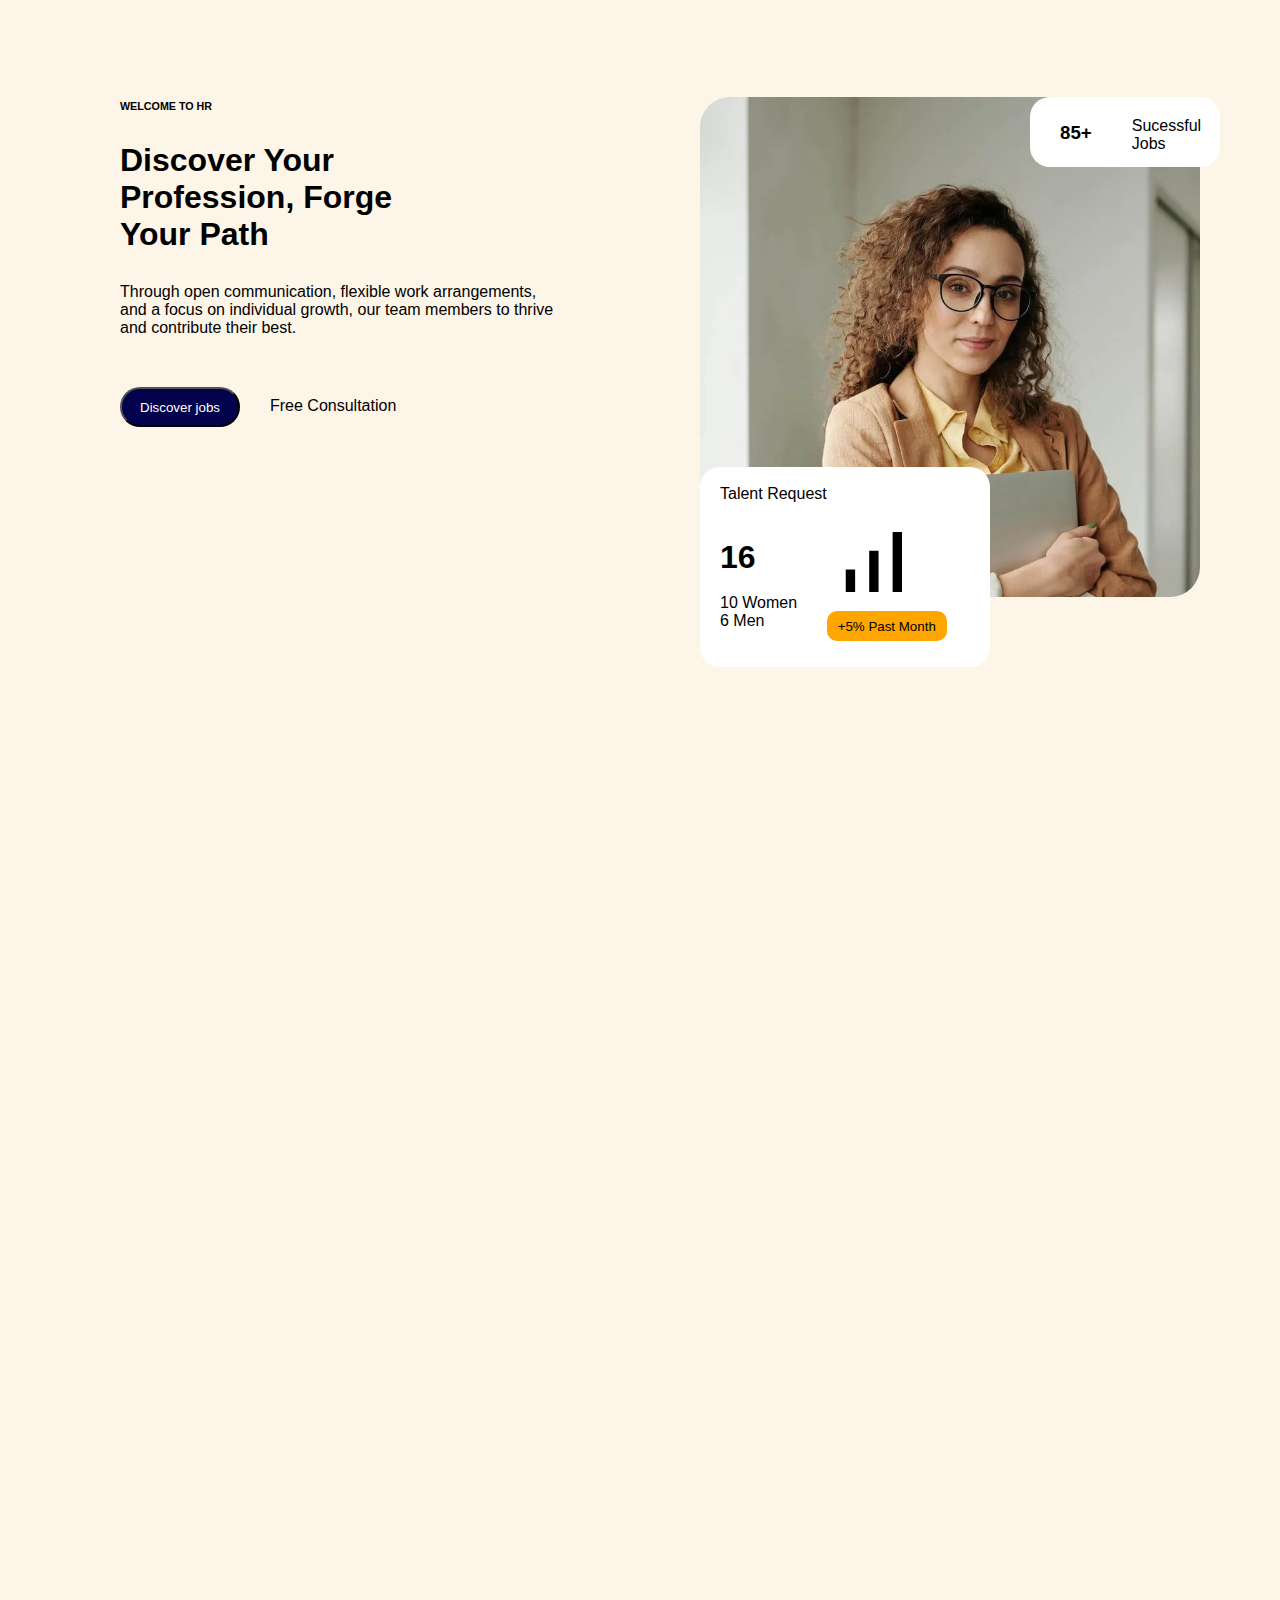
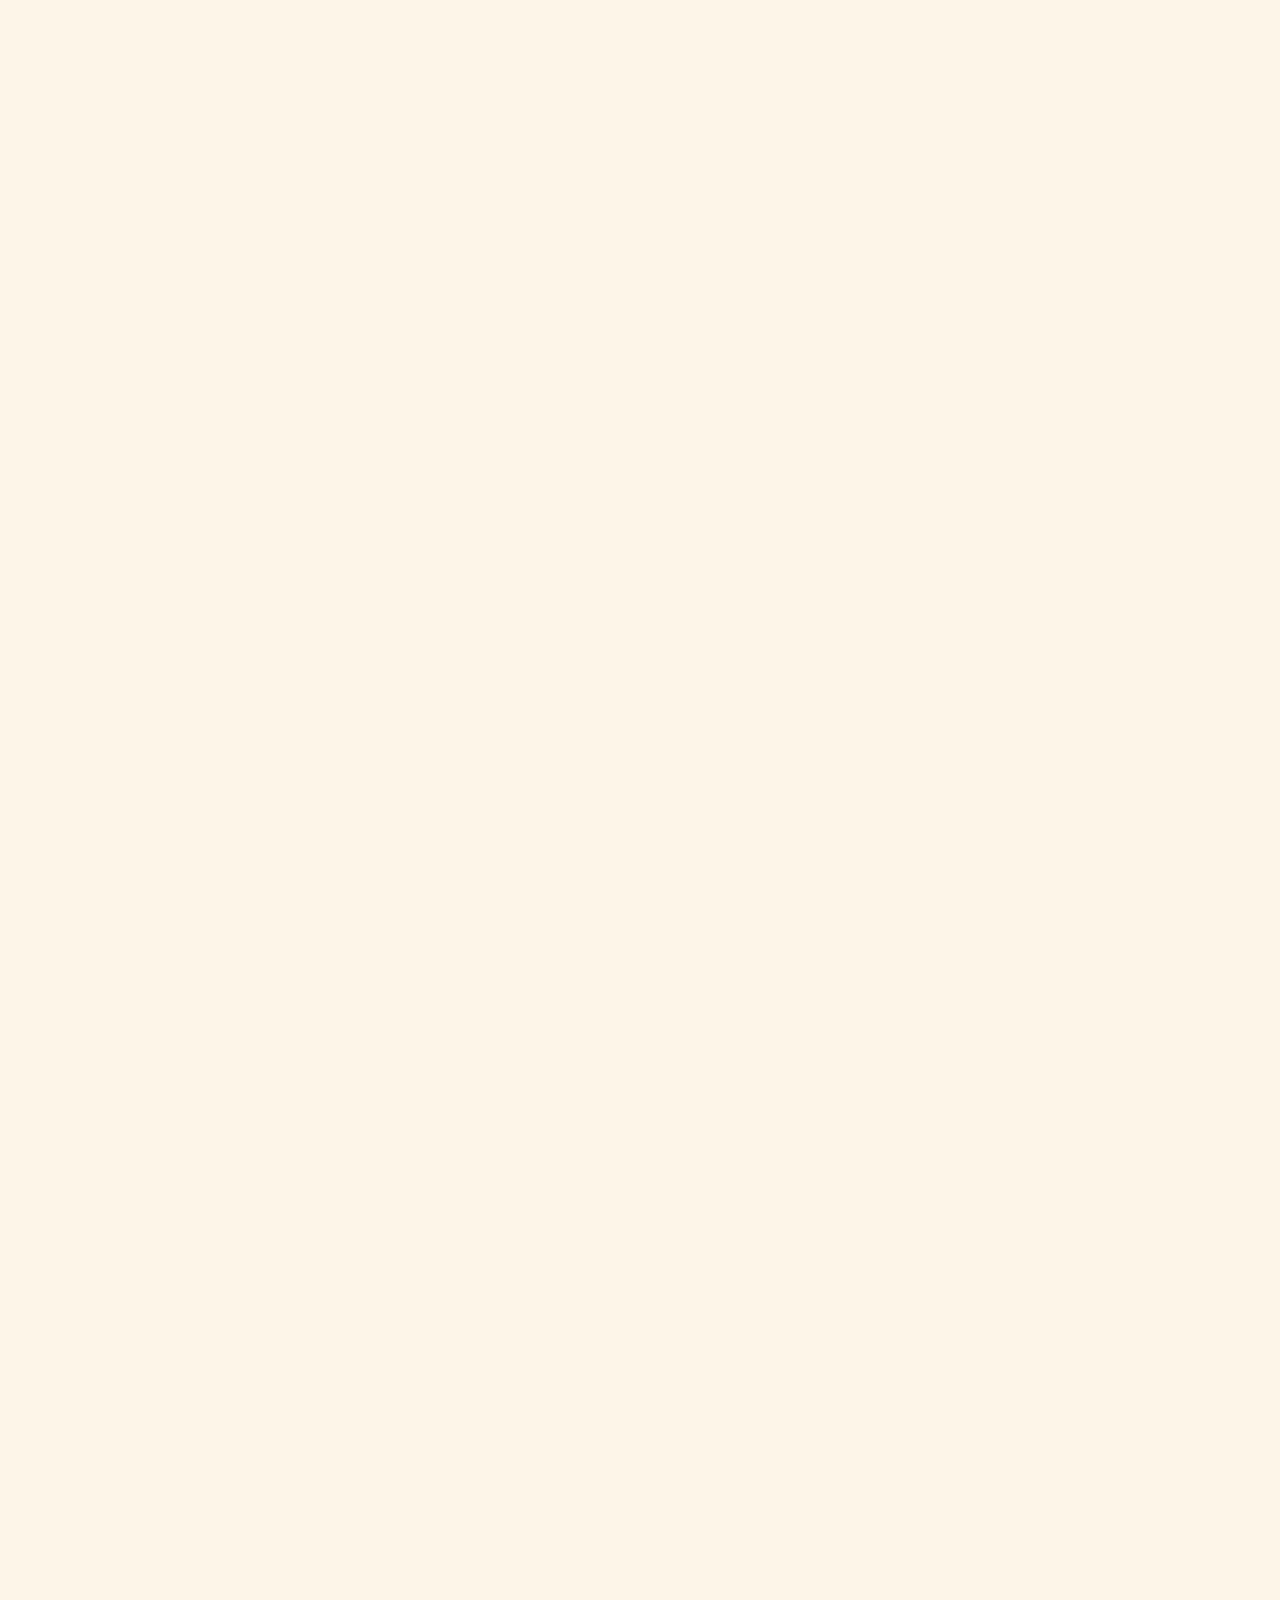
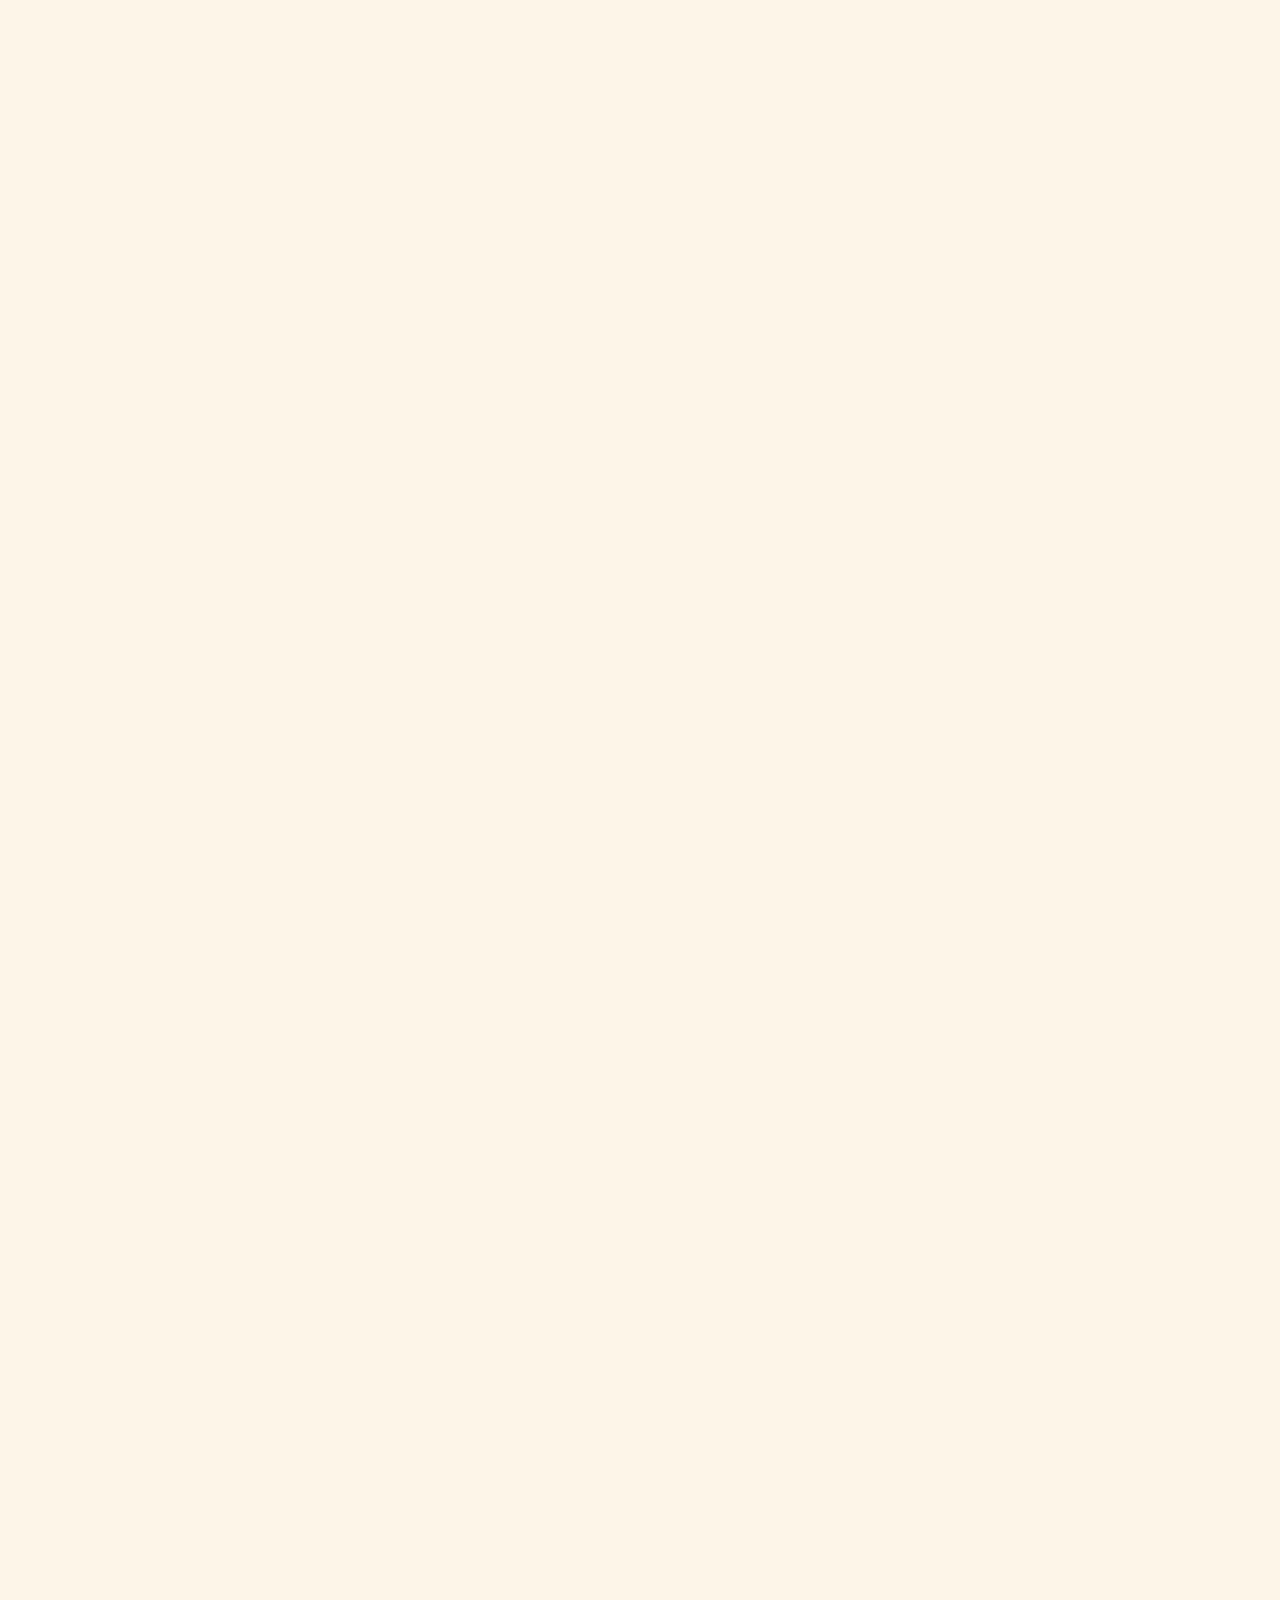
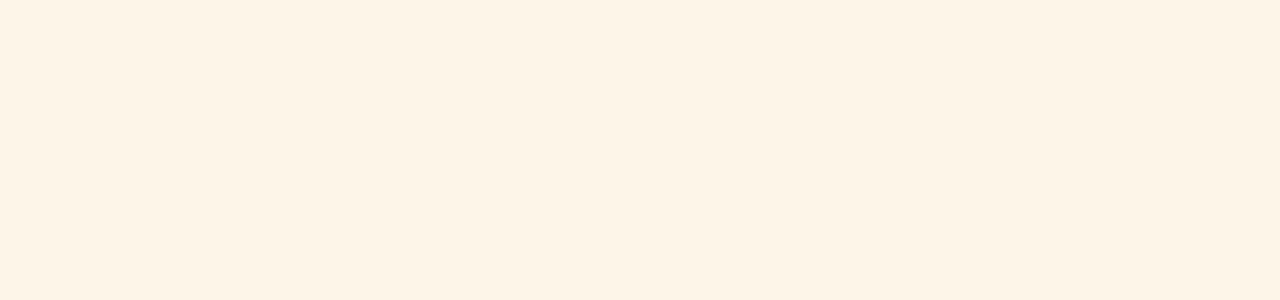
==== home3.html @ edc2202d "added home and awards page" ====
<!DOCTYPE html>
<html lang="en">
<head>
    <meta charset="UTF-8">
    <meta name="viewport" content="width=device-width, initial-scale=1.0">
    <title>Home 3</title>
    <link rel="stylesheet" href="home3.css">
    <link rel="stylesheet" href="https://cdnjs.cloudflare.com/ajax/libs/font-awesome/6.5.2/css/all.min.css"
    integrity="sha512-SnH5WK+bZxgPHs44uWIX+LLJAJ9/2PkPKZ5QiAj6Ta86w+fsb2TkcmfRyVX3pBnMFcV7oQPJkl9QevSCWr3W6A==" 
    crossorigin="anonymous" referrerpolicy="no-referrer" />
    <link rel="stylesheet" href="https://fonts.googleapis.com/css2?family=Material+Symbols+Outlined:opsz,wght,FILL,GRAD@20..48,100..700,0..1,-50..200" />
   
</head>
<body>
   <div class="main">
    <h6> WELCOME TO HR</h6>
    <h1>Discover Your <br>
         Profession, Forge <br> Your Path</h1>
         <p>Through open communication, flexible work arrangements, <br> and a focus on
             individual growth, our team members to thrive <br> and contribute their best.</p>
   
   </div>
   <div class="discover">
    <div class="disc1">
    <button> Discover jobs</button>
      </div>
      <div class="disc2">
        
        <p> Free Consultation <i class="fa-solid fa-arrow-right"></i></p>
      </div>
   </div>
   <div class="container">
    <div class="c1">
         <h3>85+</h3>
         <p>Sucessful <br>
        Jobs</p>
    </div>
    <div class="c2">
       <div class="c21"> <br>
       <p> Talent Request </p>
       <br>
       <br>
            <h1>16</h1>
            <br>
           <p>10 Women</p>
            <p>6 Men</p>
        </div>
        <div class="c22">
            <link rel="stylesheet" href="https://fonts.googleapis.com/css2?family=Material+Symbols+Outlined:opsz,wght,FILL,GRAD@24,400,0,0" />
            <span class="material-symbols-outlined">
                signal_cellular_alt
                </span>
                <br>
                <button> +5% Past Month</button>
        </div>


    </div>

   </div>
</body>
</html>
---- home3.css ----
*{
    margin: 0;
    padding: 0;
    box-sizing: border-box;
}
body{
    height: 5000px;
    width: 100%;
    background-color:#FDF5E8;
    font-family: sans-serif;
}
.container{
    height: 500px;
    width: 500px;
    background-color: aquamarine;
    margin-top: 200px;
    background-image: url(images/home3pic1);
    background-size: cover;
    margin-left: 700px;
    border-radius: 30px;
    margin-top: -330px;
}
.main{
    margin-top: 100px;
    margin-left: 120px;
}
.main h1{
    margin-top: 30px;
}
.main p{
    margin-top: 30px;
}
.discover{
    margin-top: 50px;
    display: flex;
    margin-left: 120px;   
}
.discover p{
    margin-left: 30px;
}
.disc1 button{
    height: 40px;
    width: 120px;
    background-color: rgb(3, 3, 77);
    color: white;
    border-radius: 20px;
}
.disc2 p{
    cursor: pointer;
    margin-top: 10px;
}
.c1{
    height: 70px;
    width: 190px;
    background-color: white;
    border-radius: 20px;
    margin-left: 330px;
    display: flex;
    
    
}
.c1 h3{
    margin-top:25px;
    margin-left: 30px;
}
.c1 p{
    margin-top: 20px;
    margin-left: 40px;
}
.c2{
    height: 200px;
    width: 290px;
    background-color: white;
    border-radius: 20px;
    margin-top: 300px;
    display: flex; 
    
}
.c21{
    margin-left: 20px;
}
.c22{
    margin-top: 50px;
}
.c22 span{
    font-size: 90px;
}
.c22 button{
    background-color: orange;
    height: 30px;
    width: 120px;
    border-radius: 10px;
    border: 0;

}
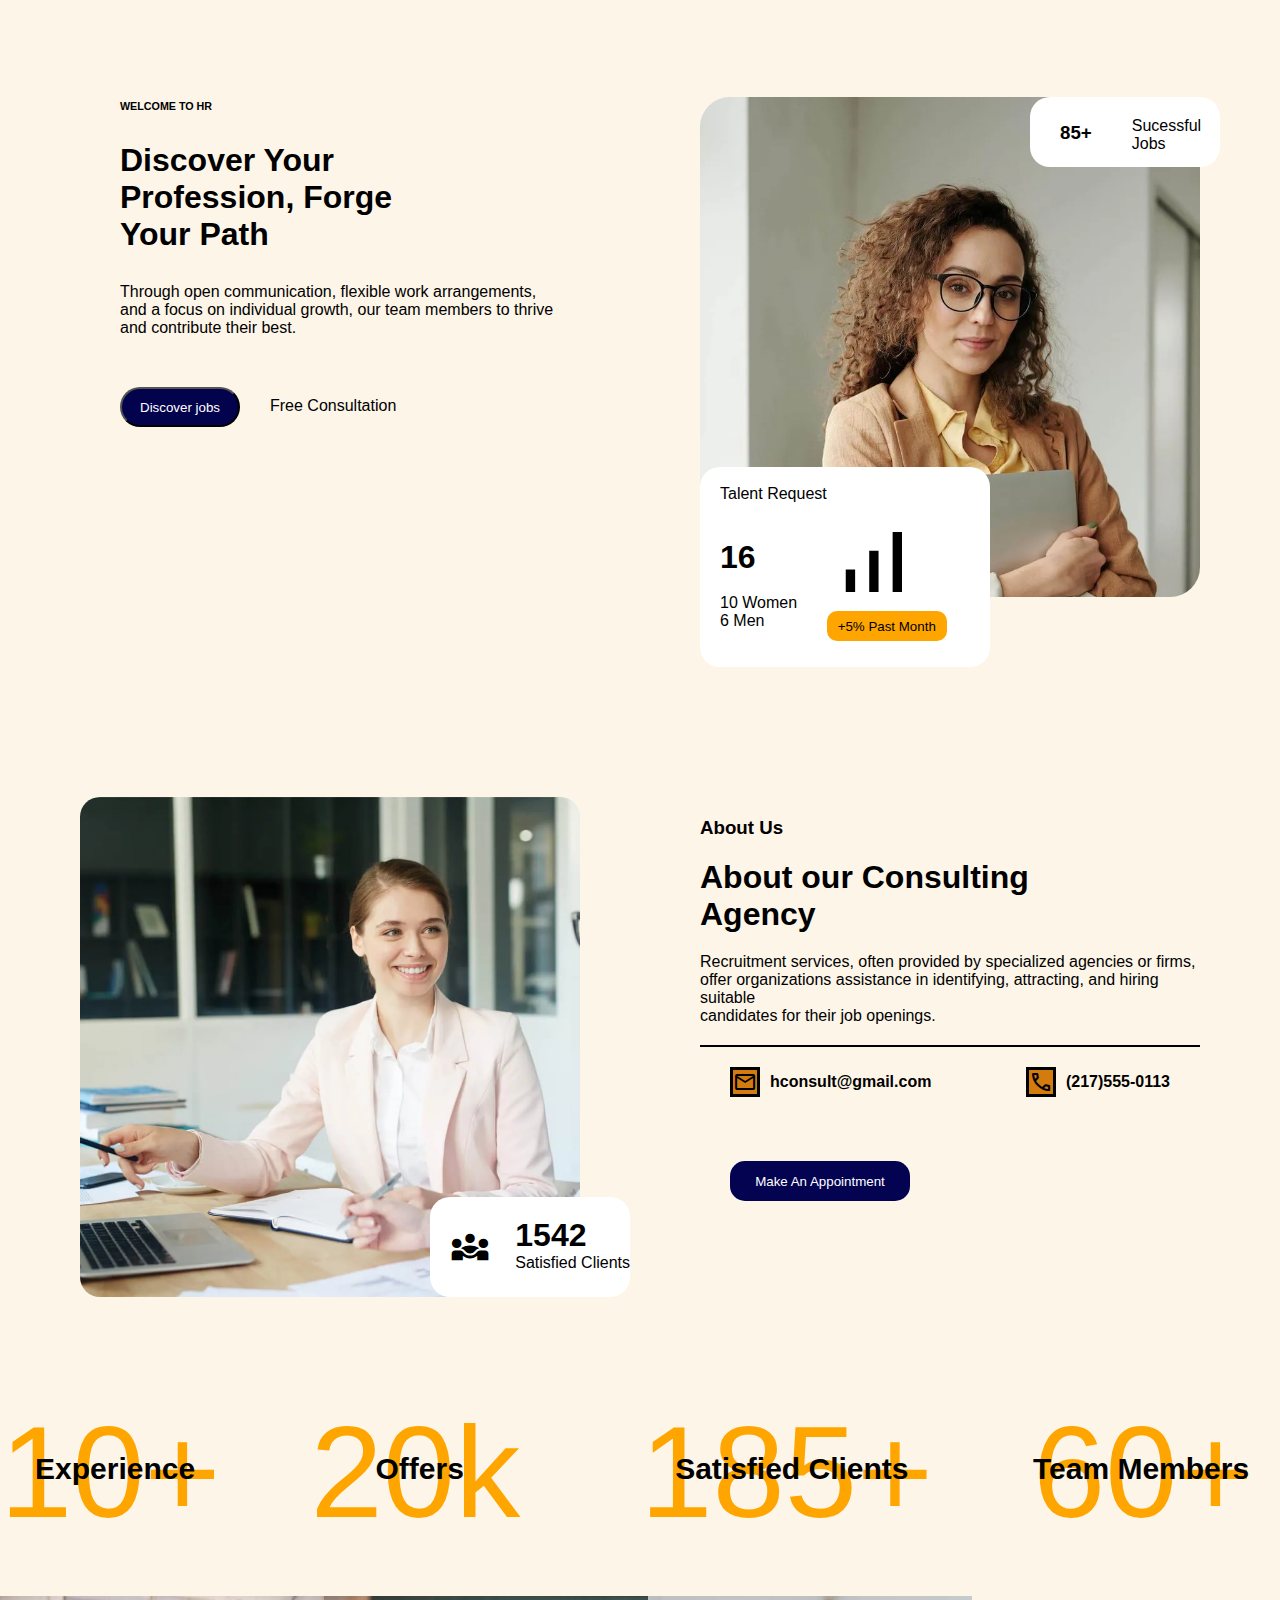
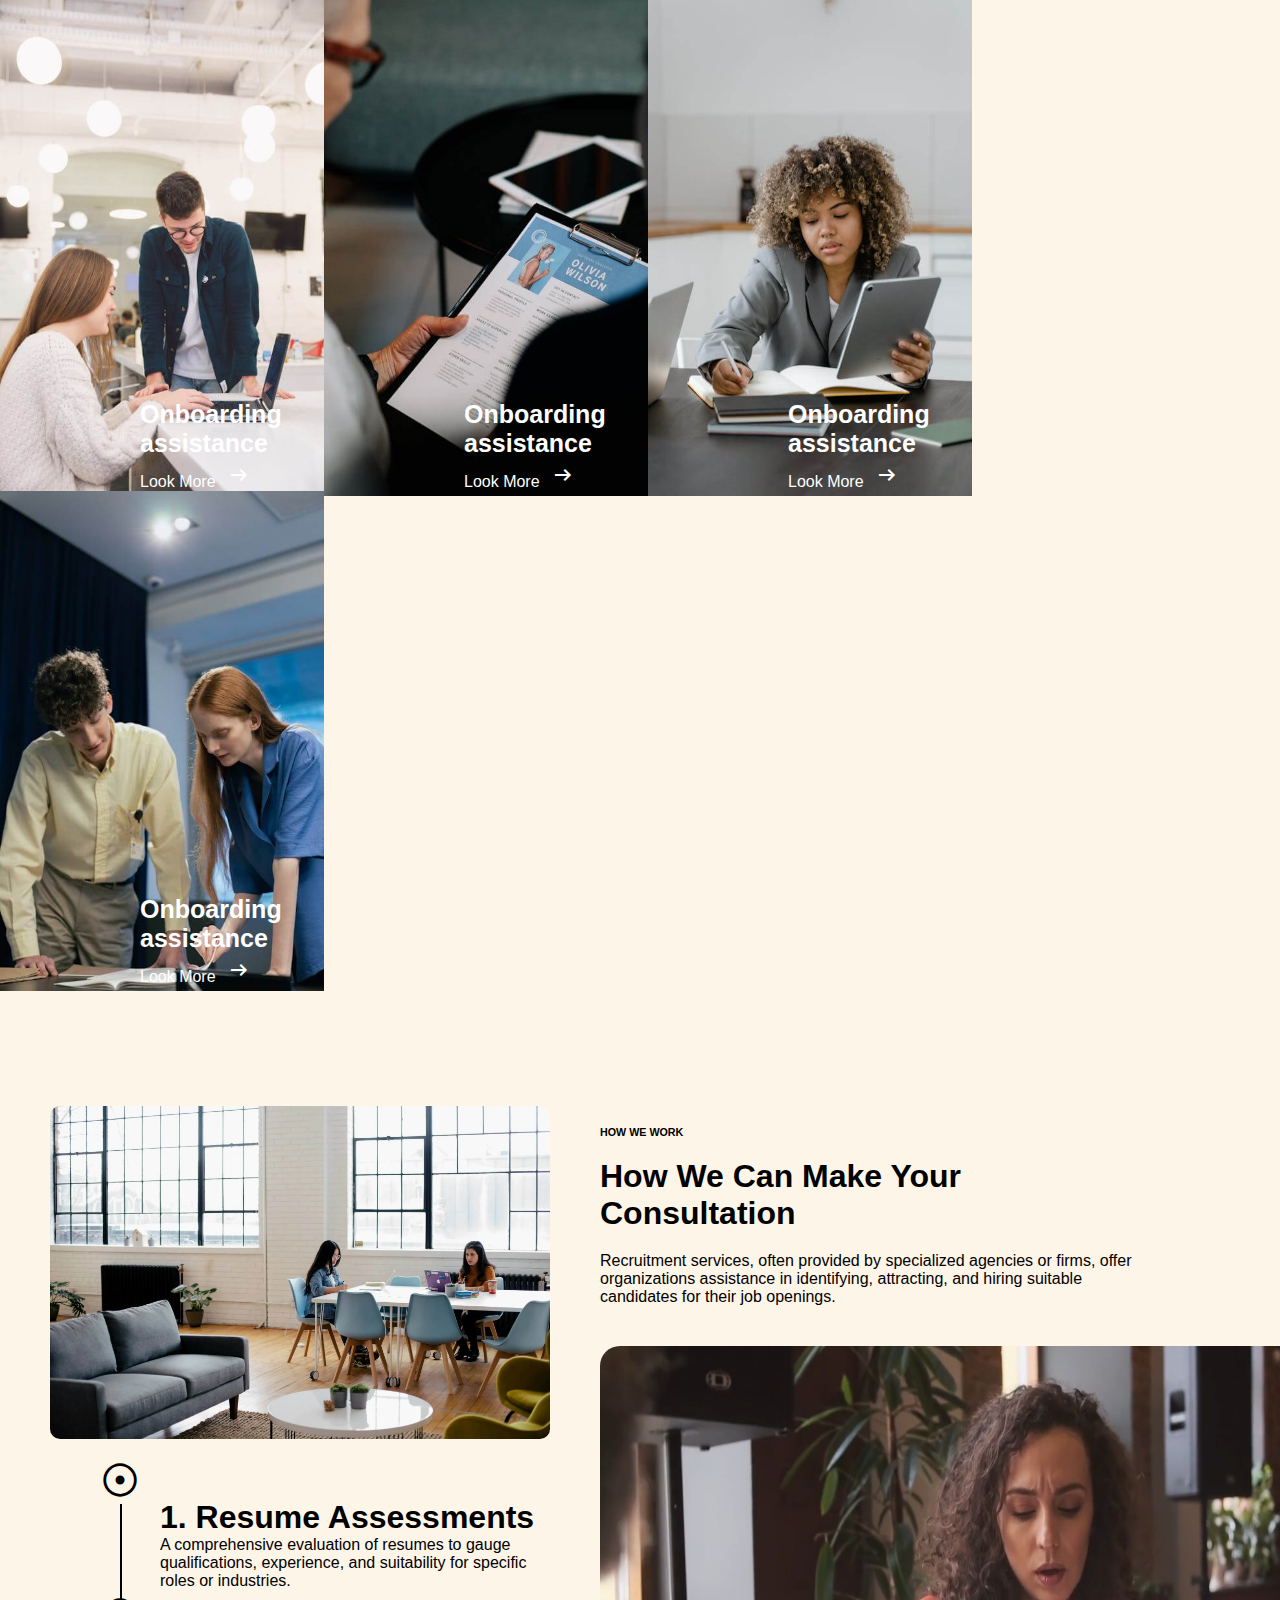
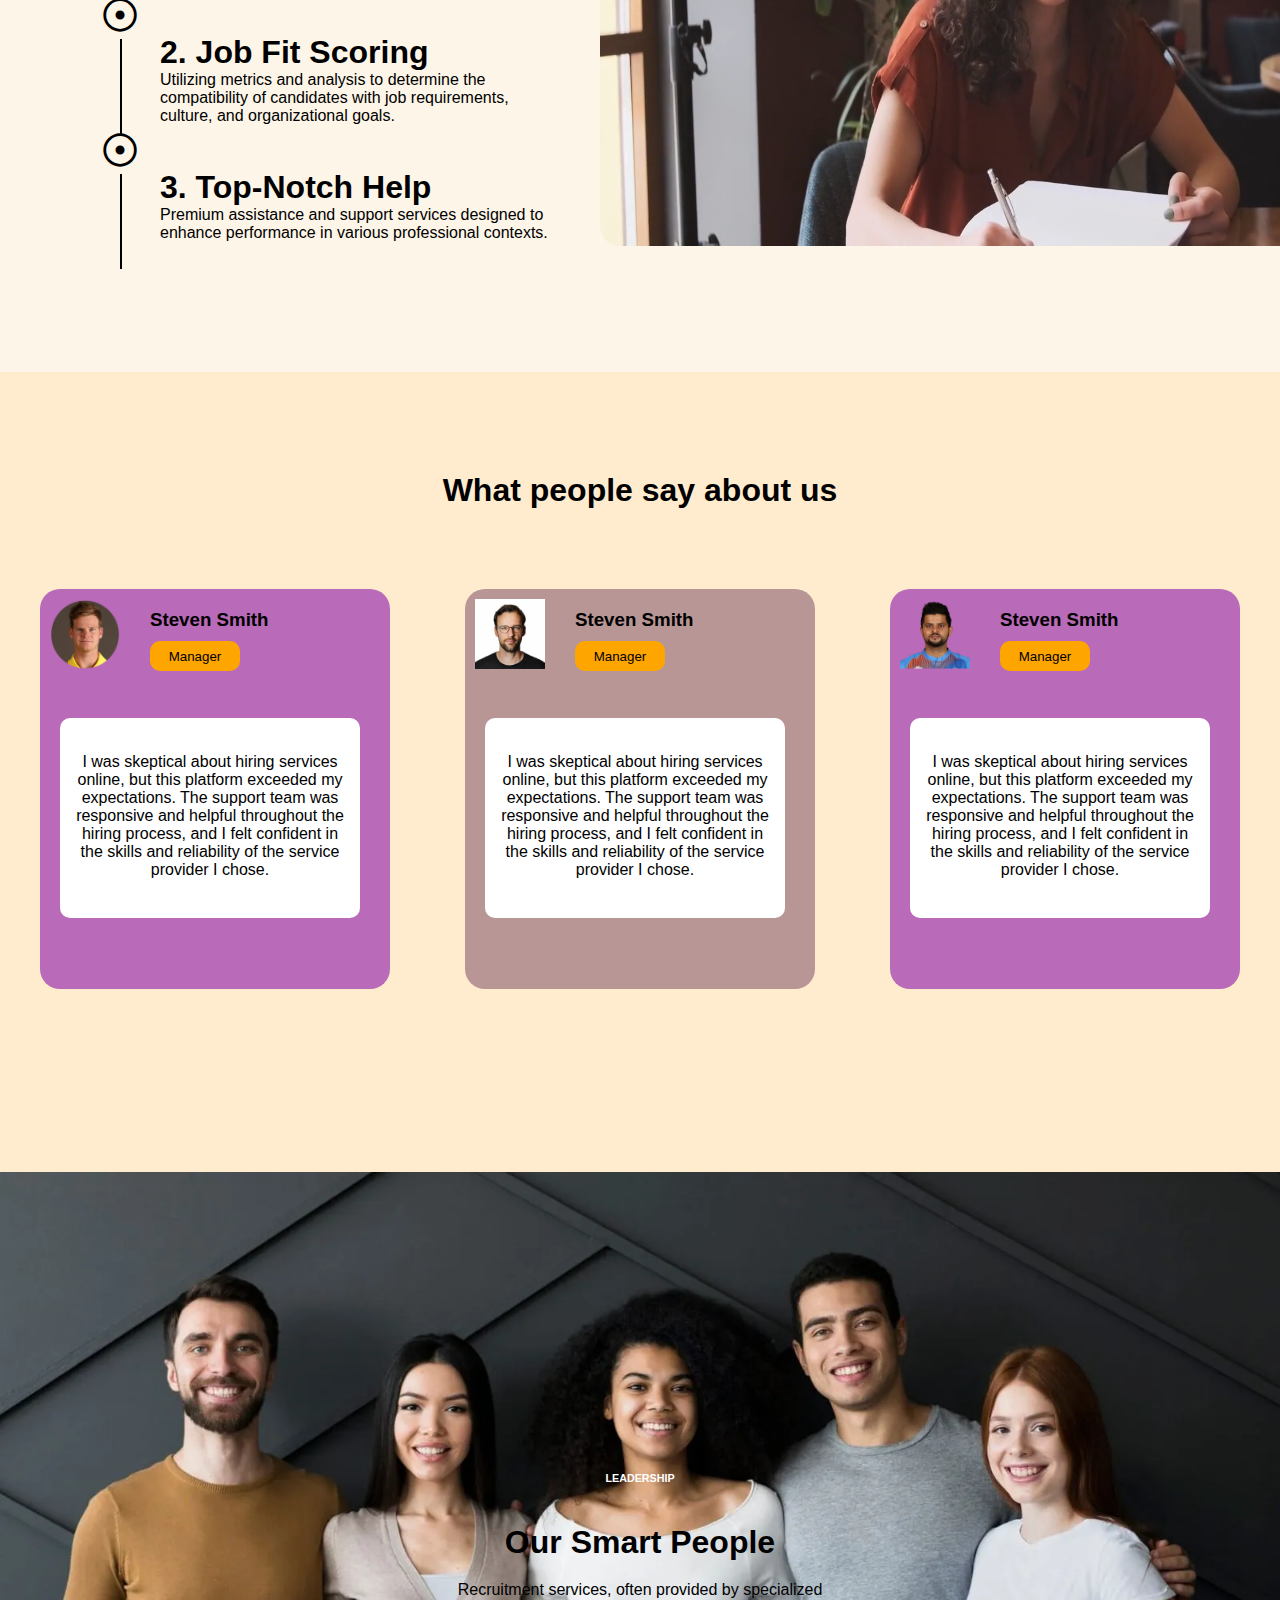
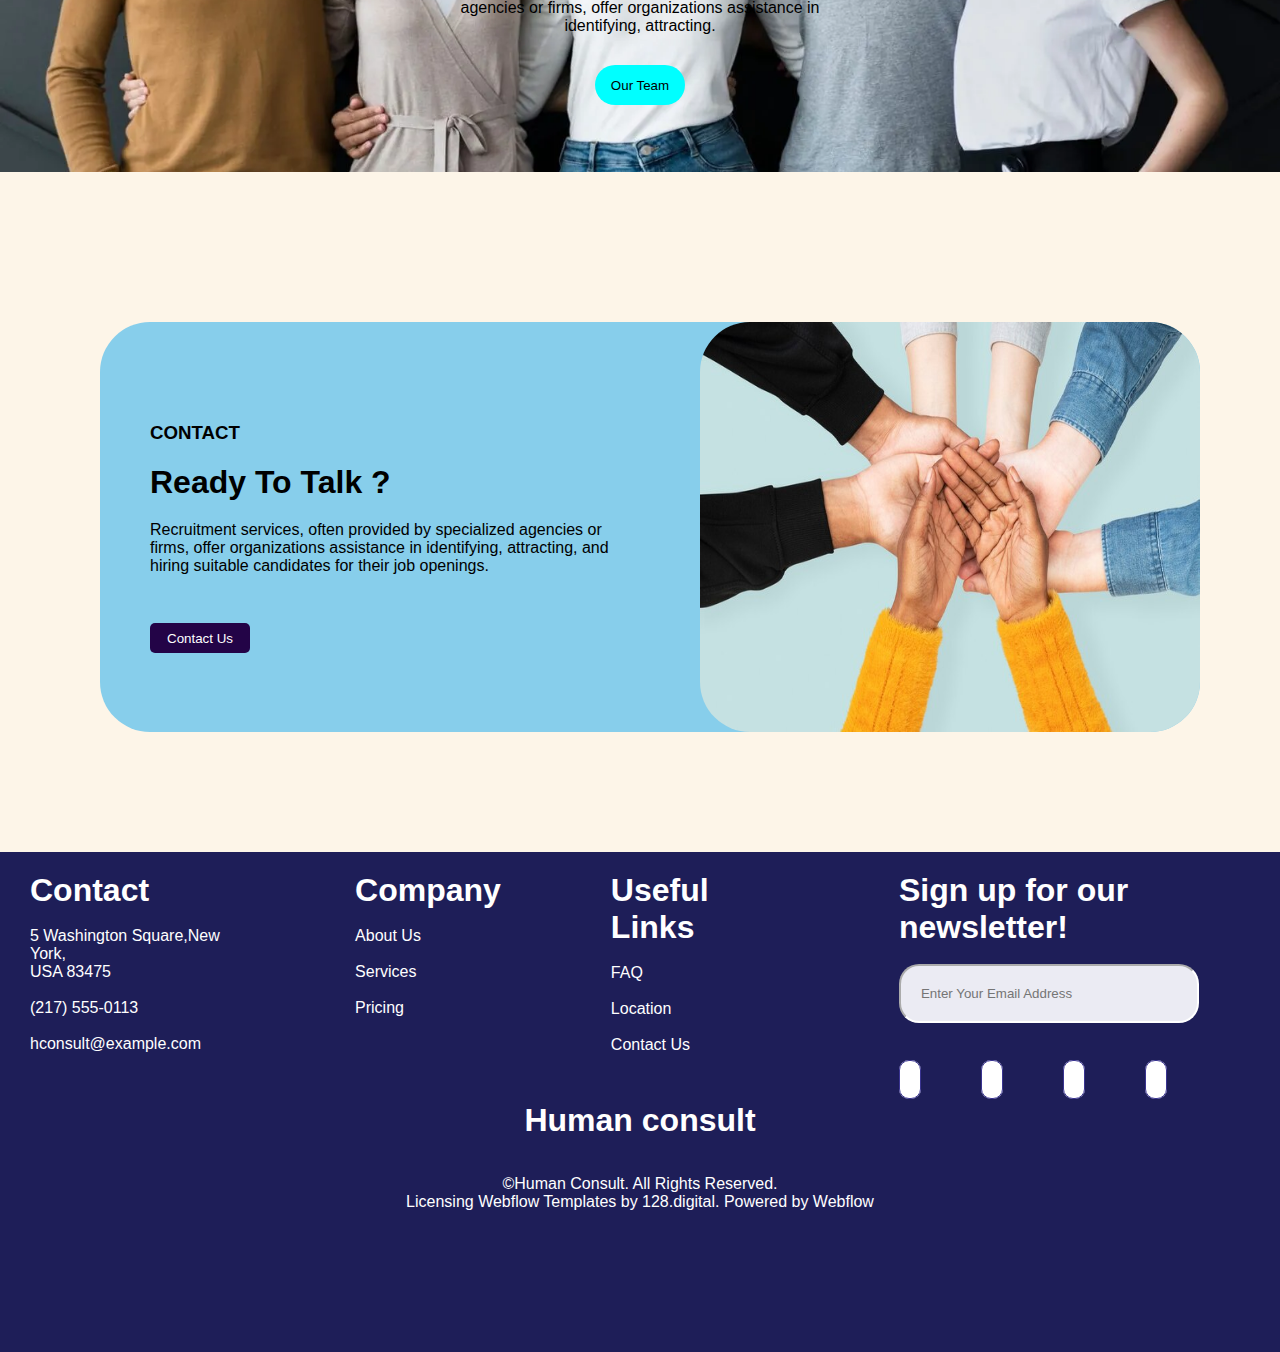
==== commit 617fc55e: "completed home page" ====
--- a/home3.html
+++ b/home3.html
@@ -8,6 +8,7 @@
     <link rel="stylesheet" href="https://cdnjs.cloudflare.com/ajax/libs/font-awesome/6.5.2/css/all.min.css"
     integrity="sha512-SnH5WK+bZxgPHs44uWIX+LLJAJ9/2PkPKZ5QiAj6Ta86w+fsb2TkcmfRyVX3pBnMFcV7oQPJkl9QevSCWr3W6A==" 
     crossorigin="anonymous" referrerpolicy="no-referrer" />
+    <link rel="stylesheet" href="https://fonts.googleapis.com/css2?family=Material+Symbols+Outlined:opsz,wght,FILL,GRAD@20..48,100..700,0..1,-50..200" />
     <link rel="stylesheet" href="https://fonts.googleapis.com/css2?family=Material+Symbols+Outlined:opsz,wght,FILL,GRAD@20..48,100..700,0..1,-50..200" />
    
 </head>
@@ -58,5 +59,323 @@
     </div>
 
    </div>
+   <div class="container2">
+    <div class="cont1">
+        <div class="contains">
+        <div class="contain">
+            <span class="material-symbols-outlined">
+                diversity_3
+                </span>
+            </div>
+                <div class="contain2">
+                    <h1>1542</h1>
+                    <p>Satisfied Clients</p>
+                </div>
+            </div>
+       
+
+    </div>
+    <div class="cont2">
+        <h3>About Us</h3>
+         <h1>
+            About our Consulting <br>Agency
+         </h1>
+         <p>Recruitment services, often provided by specialized agencies or firms, <br>offer organizations assistance in
+             identifying, attracting, and hiring suitable <br> candidates for their job openings.</p>
+           <hr color="black">
+           <div class="con">
+            <div class="con1">
+           
+            <link rel="stylesheet" href="https://fonts.googleapis.com/css2?family=Material+Symbols+Outlined:opsz,wght,FILL,GRAD@24,400,0,0" />
+            <span class="material-symbols-outlined">
+                mail
+                </span> <h4>hconsult@gmail.com</h4>
+           </div>
+           <div class="con2">
+            <span class="material-symbols-outlined">
+                call
+                </span> <h4>(217)555-0113</h4>
+           </div>
+        </div>
+        <div class="con3">
+            <button>
+                Make An Appointment
+            </button>
+        </div>
+        
+    </div>
+   </div>
+   <div class="numbers">
+    
+        <div class="num1">
+            <p> 10+</p>
+            <h3>Experience</h3>
+        </div>
+        <div class="num2">
+            <p> 20k</p>
+            <h3>Offers</h3>
+        </div>
+        <div class="num3">
+            <p> 185+</p>
+            <h3>Satisfied Clients</h3>
+        </div>
+        <div class="num4">
+            <p> 60+</p>
+            <h3>Team Members</h3>
+        </div>
+         </div>
+         <div class="boarding">
+            <div class="board1">
+                <img src="images/home3pic3" alt="" height="500px" width="324px">
+                <h3>Onboarding <br>assistance</h3>
+                <p>Look More <span class="material-symbols-outlined">
+                    arrow_right_alt
+                    </span></p>
+            </div>
+            <div class="board2">
+                
+                    <img src="images/home3pic4" alt="" height="500px" width="324px">
+                    <h3>Onboarding <br>assistance</h3>
+                    <p>Look More <span class="material-symbols-outlined">
+                        arrow_right_alt
+                        </span></p>
+                </div>
+                
+            
+            <div class="board3">
+                
+                <img src="images/home3pic5" alt="" height="500px" width="324px">
+                <h3>Onboarding <br>assistance</h3>
+                <p>Look More <span class="material-symbols-outlined">
+                    arrow_right_alt
+                    </span></p>
+            </div>
+                
+            </div>
+            <div class="board4">
+                
+                <img src="images/home3pic6" alt="" height="500px" width="324px">
+                <h3>Onboarding <br>assistance</h3>
+                <p>Look More <span class="material-symbols-outlined">
+                    arrow_right_alt
+                    </span></p>
+            </div>
+                
+            </div>
+
+
+        <div class="container3">
+            <div class="work">
+            <img src="images/home3pic7" alt="" width="500px">
+        </div>
+        <div class="work1">
+            <h6>HOW WE WORK</h6>
+            <h1>How We Can Make Your <br> Consultation</h1>
+            <p>Recruitment services, often provided by specialized agencies 
+                or firms, offer <br> organizations assistance in identifying, attracting,
+                 and hiring suitable <br> candidates for their job openings.</p>
+                 <img src="images/videoframe_5439.png" alt="" width="700px" height="500px">
+        </div>
+            
+            
+        </div>
+        <div class="container4">
+            <div class="circle1">
+                <span class="material-symbols-outlined">
+                    adjust
+                    </span>
+                    <div class="line1">
+
+
+                    </div>
+                    <div class="matter11">
+                    <h1>1. Resume Assessments</h1>
+                    <p>A comprehensive evaluation of resumes to 
+                        gauge <br> qualifications, experience, and suitability for specific <br>
+                         roles or industries.</p>
+                        </div>
+            </div>
+            <div class="circle2">
+                <span class="material-symbols-outlined">
+                    adjust
+                    </span>
+                    <div class="line2">
+                        
+                    </div>
+                    <div class="matter11">
+                        <h1>2. Job Fit Scoring</h1>
+                        <p>Utilizing metrics and analysis to determine the <br>
+                            compatibility of candidates with job requirements, <br>
+                            culture, and organizational goals.</p>
+                            </div>
+            </div>
+            <div class="circle3">
+                <span class="material-symbols-outlined">
+                    adjust
+                    </span>
+                    <div class="line3">
+                        
+                    </div>
+                    <div class="matter11">
+                        <h1>3. Top-Notch Help</h1>
+                        <p>Premium assistance and support services designed to <br>
+                             enhance performance in various professional contexts.</p>
+                            </div>
+            </div>
+
+        </div>
+        <div class="people">
+            <div class="p1">
+                <h1>What people say about us</h1>
+            </div>
+            <div class="developers">
+                <div class="developer1">
+                    <div class="dd1">
+                        <div class="d1">
+                    <img src="images/smith" alt="" width="90px" >
+                </div>
+                <div class="d2">
+                    <h3> Steven Smith</h3>
+                    <button>Manager</button>
+                </div>
+                </div>
+                <div class="matter1">
+                    <p>
+                        I was skeptical about hiring services <br>online, but this
+                         platform exceeded my <br>expectations. The support team was <br>
+                         responsive and helpful throughout the <br> hiring process, and 
+                         I felt confident in <br>the skills and reliability of the service <br> provider I chose.
+                    </p>
+                </div>
+
+                </div>
+                <div class="developer2">
+                    <div class="dd2">
+                        <div class="d11">
+                    <img src="images/smith1" alt="" width="90px">
+                </div>
+                <div class="d22">
+                    <h3> Steven Smith</h3>
+                    <button>Manager</button>
+                </div>
+                </div>
+                <div class="matter2">
+                    <p>
+                        I was skeptical about hiring services <br>online, but this
+                         platform exceeded my <br>expectations. The support team was <br>
+                         responsive and helpful throughout the <br> hiring process, and 
+                         I felt confident in <br>the skills and reliability of the service <br> provider I chose.
+                    </p>
+                </div>
+                    
+                </div>
+                <div class="developer3">
+                    <div class="dd3">
+                        <div class="d12">
+                    <img src="images/smith2" alt="" width="90px">
+                </div>
+                <div class="d23">
+                    <h3> Steven Smith</h3>
+                    <button>Manager</button>
+                </div>
+                </div>
+                <div class="matter3">
+                    <p>
+                        I was skeptical about hiring services <br>online, but this
+                         platform exceeded my <br>expectations. The support team was <br>
+                         responsive and helpful throughout the <br> hiring process, and 
+                         I felt confident in <br>the skills and reliability of the service <br> provider I chose.
+                    </p>
+                </div>
+                    
+                    
+                </div>
+            </div>
+            <div class="icons">
+                
+                <i class="fa-solid fa-arrow-left"></i>
+                <i class="fa-solid fa-arrow-right"></i>
+            </div>
+            
+        
+        </div>
+        <div class="leader">
+            <div class="lead">
+            <h6>LEADERSHIP</h6>
+            <h1>Our Smart People</h1>
+            <p>Recruitment services, often provided by specialized <br>agencies
+                 or firms, offer organizations assistance in <br> identifying, attracting.</p>
+                 <button> Our Team</button>
+        </div>
+    </div>
+    <div class="ready">
+        <div class="sunny">
+            <h3>CONTACT</h3>
+            <h1>Ready To Talk ?</h1>
+            <p>Recruitment services, often provided by specialized agencies 
+                or <br> firms, offer organizations assistance in identifying, 
+                attracting, and <br> hiring suitable candidates for their job
+                 openings.</p> <br>
+                 <button> Contact Us</button>
+                 <img src="images/hands pic" alt="" height="410px" width="500px">
+        </div>
+
+    </div>
+
+    <div class="blue">
+        <div class="title1">
+            <h1>Contact</h1>
+            <br>
+            <p>5 Washington Square,New York, <br> USA 83475</p>
+            <br>
+            <p>(217) 555-0113</p>
+            <br>
+            <p>hconsult@example.com</p>
+        </div>
+        <div class="title2">
+            <h1>Company</h1>
+            <br>
+            <p>About Us</p>
+            <br>
+            <p>Services</p>
+            <br>
+            <p>Pricing</p>
+        </div>
+        <div class="title3">
+            <h1>Useful Links</h1>
+            <br>
+            <p>FAQ</p>
+            <br>
+            <p>Location</p>
+            <br>
+            <p>Contact Us</p>
+        </div>
+        <div class="title4">
+            <h1>Sign up for our newsletter!</h1>
+            <br>
+            <input type="text" placeholder="Enter Your Email Address"> <br> <br>
+            <div class="link">
+                <div class="link1">
+            <a href="https://www.instagram.com/"><i class="fa-brands fa-instagram"></i></a>
+            </div>
+            <div class="link2">
+            <a href="https://www.facebook.com/login/"><i class="fa-brands fa-facebook"></i></a>
+            </div>
+            <div class="link3">
+            <a href="https://x.com/i/flow/login?input_flow_data=%7B%22requested_variant%22%3A%22eyJteCI6IjIifQ%3D%3D%22%7D"><i class="fa-brands fa-x-twitter"></i></a>
+            </div>
+            <div class="link4">
+            <a href="https://www.linkedin.com/login"><i class="fa-brands fa-linkedin"></i></a>
+            </div>
+            </div>
+        </div>
+    </div>
+    <div class="center">
+        <h1>Human consult</h1><br><br>
+        <p>©Human Consult. All Rights Reserved.<br>
+            Licensing Webflow Templates by 128.digital. Powered by Webflow</p>
+    </div>
+   
+
 </body>
 </html>--- a/home3.css
+++ b/home3.css
@@ -92,4 +92,609 @@
     border-radius: 10px;
     border: 0;
 
-} +} 
+.container2{
+    margin-top: 200px;
+    display: flex;
+    justify-content: space-between;
+    padding: 0 80px;
+}
+.cont1{
+    height:500px;
+    width: 500px;
+    background-color: aqua;
+    background-image: url(images/home3pic2);
+    background-size: cover;
+    border-radius: 20px;
+    display: ;
+}
+.cont2{
+    height: 500px;
+    width: 500px;
+    /* background-color: rgb(23, 196, 17); */
+}
+.cont2 h3{
+    margin-top: 20px;
+}
+.cont2 h1{
+    margin-top: 20px;
+}
+.cont2 p{
+    margin-top: 20px;
+}
+.cont2 hr{
+    margin-top: 20px;
+}
+.con{
+    margin-top: 20px;
+   
+    display: flex;
+    justify-content: space-between;
+    padding: 0 30px;
+}
+.con1 h4{
+    margin-left: 40px;
+    margin-top: -25px;
+}
+.con1 span{
+    border: solid;
+    background-color: rgb(212, 123, 14);
+}
+.con2 h4{
+    margin-left: 40px;
+    margin-top: -25px;
+}
+.con2 span{
+    border: solid;
+    background-color: rgb(212, 123, 14);
+}
+ .con3{
+    margin-top: 70px;
+    margin-left: 30px;
+ }   
+ .con3 button{
+    height: 40px;
+    width: 180px;
+    background-color: rgb(3, 3, 82);
+    color: white;
+    border-radius: 15px;
+    border: 0;
+ }
+ .contains{
+    height: 100px;
+    width: 200px;
+    background-color: white;
+    display: flex;
+    justify-content: space-between;
+    margin-top: 400px;
+    margin-left: 350px;
+    border-radius: 20px;
+    backface-visibility: visible;
+
+
+ }
+.contain{
+    margin-top: 30px;
+    margin-left: 20px;
+}
+.contain span{
+    font-size: 40px;
+}
+.contain2{
+    margin-top: 20px;
+   
+}
+.numbers{
+   
+}
+.num1{
+    margin-top: 100px; 
+   
+ }
+ .num2{
+    margin-top: 100px; 
+    margin-left: 90px;
+   
+ }
+ .num3{
+    margin-top: 100px; 
+    margin-left: 120px;
+   
+ }
+ .num4{
+    margin-top: 100px; 
+    margin-left: 100px;
+
+
+   
+ }
+ .num1 p{
+    font-size: 130px;
+    color: orange;
+
+ }
+ .num1 h3{
+   
+    margin-top: -95px;
+    margin-left: 35px;
+    font-size: 30px;
+
+ }
+ .num2 p{
+    font-size: 130px;
+    color: orange;
+
+ }
+ .num2 h3{
+   
+    margin-top: -95px;
+    margin-left: 65px;
+    font-size: 30px;
+
+ }
+ .num3 p{
+    font-size: 130px;
+    color: orange;
+
+ }
+ .num3 h3{
+   
+    margin-top: -95px;
+    margin-left: 35px;
+    font-size: 30px;
+
+ }
+ .num4 p{
+    font-size: 130px;
+    color: orange;
+
+ }
+ .num4 h3{
+   
+    margin-top: -95px;
+    margin-left: 0px;
+    font-size: 30px;
+
+
+ }
+.numbers{
+    display: flex;
+}
+.boarding{
+    margin-top: 110px;
+}
+.board1{
+    /* height: 500px;
+    width: 300px; */
+    /* background-color: aquamarine; */
+    /* background-image: url(images/home3pic3); */
+    /* background-size: cover; */
+}
+.board1 h3{
+    margin-top: -100px;
+    margin-left: 140px;
+    /* color: white; */
+    font-size: 25px;
+    cursor: pointer;
+
+}
+ .board1 p{
+    margin-left: 140px;
+    /* color: white; */
+    cursor: pointer;
+    
+ }
+ .board1 p span{
+    margin-left: 7px;
+    margin-top: 5px ;
+ }
+ /* .board1 p:hover{
+    font-size: 30px;
+ }
+ .board1 h3:hover{
+    animation: ease-in-out;
+ } */
+.board1{
+    float: left;
+    color: white;
+}
+.board2{
+    float: left;
+    color: white;
+}
+.board3{
+    float: left;
+    color: white;
+}
+.board4{
+    
+    color: white;
+}
+ .board2 h3{
+    margin-top: -100px;
+    margin-left: 140px;
+    /* color: white; */
+    font-size: 25px;
+    cursor: pointer;
+
+}
+ .board2 p{
+    margin-left: 140px;
+    /* color: white; */
+    cursor: pointer;
+    
+ }
+ .board2 p span{
+    margin-left: 7px;
+    margin-top: 5px ;
+ }
+ .board3 h3{
+    margin-top: -100px;
+    margin-left: 140px;
+    /* color: white; */
+    font-size: 25px;
+    cursor: pointer;
+
+}
+ .board3 p{
+    margin-left: 140px;
+    /* color: white; */
+    cursor: pointer;
+    
+ }
+ .board3 p span{
+    margin-left: 7px;
+    margin-top: 5px ;
+ }
+ .board4 h3{
+    margin-top: -100px;
+    margin-left: 140px;
+    /* color: white; */
+    font-size: 25px;
+    cursor: pointer;
+
+}
+ .board4 p{
+    margin-left: 140px;
+    /* color: white; */
+    cursor: pointer;
+    
+ }
+ .board4 p span{
+    margin-left: 7px;
+    margin-top: 5px ;
+ }
+ .container3{
+    margin-top: 120px;
+    display: flex;
+ }
+ .work1{
+    margin-left: 50px;
+ }
+ .work1 img{
+    border-radius: 20px;
+    margin-top: 40px;
+ }
+ .work{
+    margin-left: 50px;
+ }
+ .work img{
+    border-radius: 10px;
+ }
+.work1 h6{
+margin-top: 20px;
+}
+.work1 h1{
+    margin-top: 20px;
+}
+.work1 p{
+    margin-top: 20px;
+}
+.container4{
+    margin-top: -390px;
+}
+
+.line1{
+    width: 2px;
+    height: 95px;
+    background-color: black;
+    margin-left: 20px;
+}
+.line2{
+    width: 2px;
+    height: 95px;
+    background-color: black;
+    margin-left: 20px;
+}
+.line3{
+    width: 2px;
+    height: 95px;
+    background-color: black;
+    margin-left: 20px;    
+}
+.circle1{
+    margin-left: 100px;
+}
+.circle2{
+    margin-left: 100px;
+}
+.circle3{
+    margin-left: 100px;
+}
+.circle1 span{
+    font-size: 40px;   
+}
+.circle2 span{
+    font-size: 40px;
+    margin-top: 5px;
+}
+.circle3 span{
+    font-size: 40px;
+    margin-top: 5px;
+}
+.matter11{
+    margin-left: 60px;
+    margin-top: -100px;
+}
+.people{
+    height: 800px;
+    width: 100%;
+    background-color: blanchedalmond;
+    margin-top: 130px;
+  
+}
+.p1 h1{
+padding-top: 100px;
+text-align: center;
+}
+.developer1{
+    height: 400px;
+    width: 350px;
+    background-color: rgb(185, 106, 185);
+    margin-top: 80px;
+    border-radius: 20px;
+}
+.developer2{
+    height: 400px;
+    width: 350px;
+    background-color: rgb(184, 150, 150);
+    margin-top: 80px;
+    border-radius: 20px;
+}
+.developer3{
+    height: 400px;
+    width: 350px;
+    background-color: rgb(185, 106, 185);
+    margin-top: 80px;
+    border-radius: 20px;
+}
+.dd1{
+    display: flex;
+}
+.d1 img{
+    padding: 10px 10px;
+    
+}
+.d2{
+    margin-top: 20px;
+    margin-left: 20px;
+}
+.d2 button{
+    margin-top: 10px;
+    border-radius: 10px;
+    width:90px;
+    background-color: orange;
+    border: 0;
+    height: 30px;
+}
+.d11 img{
+    border-radius: 10px;
+}
+.matter1{
+    height: 200px;
+    width: 300px;
+    border-radius: 10px;
+    background-color: white;
+    margin-top: 35px;
+    margin-left: 20px;
+    text-align: center;
+}
+.matter1 p{
+    padding-top: 35px;
+}
+
+
+ 
+.d12 img{
+    padding: 10px 10px;
+    
+}
+.d23{
+    margin-top: 20px;
+    margin-left: 20px;
+}
+.d23 button{
+    margin-top: 10px;
+    border-radius: 10px;
+    width:90px;
+    background-color: orange;
+    border: 0;
+    height: 30px;
+}
+.matter3{
+    height: 200px;
+    width: 300px;
+    background-color: white;
+    margin-top: 35px;
+    margin-left: 20px;
+    text-align: center;
+    border-radius: 10px;
+}
+.matter2 p{
+    padding-top: 35px;
+}
+.dd3{
+    display: flex;
+}
+.dd2{
+    display: flex;
+}
+.matter2{
+    height: 200px;
+    width: 300px;
+    background-color: white;
+    margin-top: 35px;
+    margin-left: 20px;
+    text-align: center;
+    border-radius: 10px;
+}
+.d11 img{
+    padding: 10px 10px;
+    
+}
+.d22{
+    margin-top: 20px;
+    margin-left: 20px;
+}
+.d22 button{
+    margin-top: 10px;
+    border-radius: 10px;
+    width:90px;
+    background-color: orange;
+    border: 0;
+    height: 30px;
+}
+.matter3 p{
+    padding-top: 35px;
+}
+
+.developers{
+    display: flex;
+    justify-content: space-between;
+    padding: 0 40px;
+}
+.icons{
+    text-align: center;
+    margin-top: 80px;
+    font-size: 40px; 
+    cursor: pointer;
+    
+ }
+ .leader{
+   
+    height: 600px;
+    width: 100%;
+    background-image: url(images/home3pic8);
+    background-size: cover;
+    color: white;
+  
+    text-align: center;
+}
+.lead h6{
+    padding-top: 300px;
+    
+}
+.lead h1{
+    margin-top: 40px;
+    color: black;
+}
+ .lead p{
+    margin-top: 20px;
+    color: black;
+ }
+.lead button{
+    margin-top: 30px;
+    height: 40px;
+    width: 90px;
+    border-radius: 20px;
+    background-color: aqua;
+    border: 0;
+}
+
+
+
+
+.ready{
+    height: 410px;
+    width: 1100px;
+    background-color: skyblue;
+    margin-top: 150px;
+    margin-left: 100px;
+    border-radius: 50px;
+}
+ 
+ .sunny{
+    margin-top: 150px;
+    padding-top: 100px;
+    margin-left: 50px;
+ }
+ .sunny img{
+    margin-left: 550px;
+    margin-top: -331px;
+    border-radius: 50px;
+ }
+ .sunny h1{
+    margin-top: 20px;
+ }
+ .sunny p{
+    margin-top: 20px;
+ }
+ .sunny button{
+    margin-top: 30px;
+    height: 30px;
+    width: 100px;
+    border-radius: 5px;
+    border: 0;
+    background-color: rgb(35, 4, 71);
+    color: white;
+ }
+ .icons{
+    text-align: center;
+    margin-top: 80px;
+    font-size: 40px; 
+    cursor: pointer;
+    
+ }
+ .blue{
+    margin-top: 120px;
+    height:500px;
+    width: 100%;
+    background-color:rgb(30, 30, 88);
+    display: flex;
+    column-gap: 110px;
+    padding-left: 30px;
+    padding-top: 20px;
+}
+.blue h1{
+    color: white;
+}
+.blue p{
+    color: white;
+}
+.blue input{
+    padding: 20px 20px;
+    width: 300px;
+    border-radius: 20px;
+    background-color:rgb(235, 235, 243);
+    border-color: white;
+}
+.blue a{
+    border: 1px solid;
+    padding: 10px 10px;
+    border-color: rgb(58, 52, 145);
+    border-radius: 10px;
+    background-color: white;
+}
+.link{
+    display: flex;
+    column-gap: 60px;
+    margin-top: 30px;
+}
+.link :hover{
+    background-color: rgb(104, 104, 158);
+}
+.center{
+    text-align: center;
+    color: white;
+    margin-top:-250px;
+}
